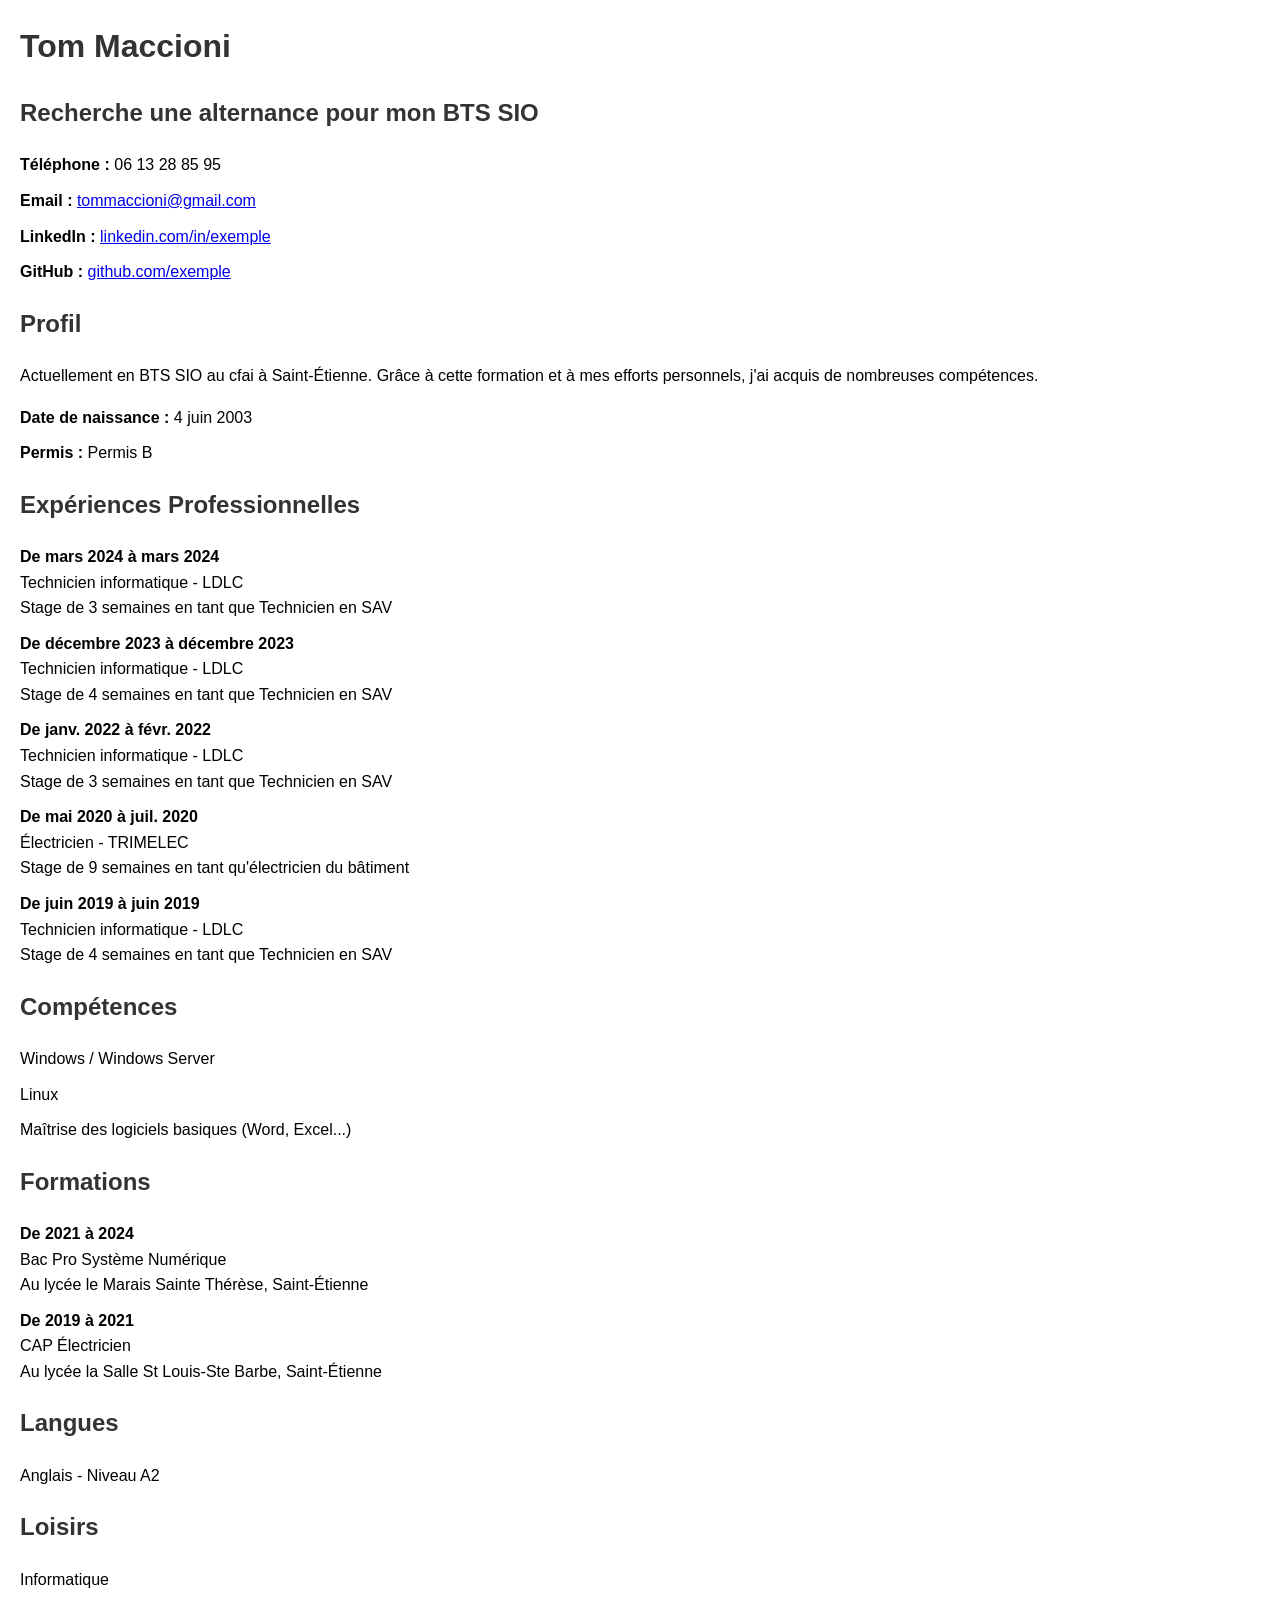
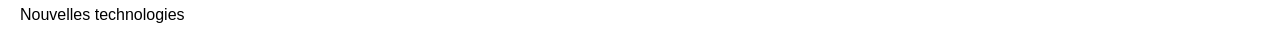
==== index.html @ 1dac7ade "index.html" ====
<!DOCTYPE html>
<html lang="fr">
<head>
    <meta charset="UTF-8">
    <meta name="viewport" content="width=device-width, initial-scale=1.0">
    <title>Tom Maccioni - CV</title>
    <style>
        body {
            font-family: Arial, sans-serif;
            line-height: 1.6;
            margin: 20px;
        }
        h1, h2, h3 {
            color: #333;
        }
        ul {
            list-style-type: none;
            padding: 0;
        }
        li {
            margin-bottom: 10px;
        }
    </style>
</head>
<body>
    <h1>Tom Maccioni</h1>
    <h2>Recherche une alternance pour mon BTS SIO</h2>

    <ul>
        <li><strong>Téléphone :</strong> 06 13 28 85 95</li>
        <li><strong>Email :</strong> <a href="mailto:tommaccioni@gmail.com">tommaccioni@gmail.com</a></li>
        <li><strong>LinkedIn :</strong> <a href="https://linkedin.com/in/exemple" target="_blank">linkedin.com/in/exemple</a></li>
        <li><strong>GitHub :</strong> <a href="https://github.com/exemple" target="_blank">github.com/exemple</a></li>
    </ul>

    <h2>Profil</h2>
    <p>Actuellement en BTS SIO au cfai à Saint-Étienne. Grâce à cette formation et à mes efforts personnels, j'ai acquis de nombreuses compétences.</p>
    <ul>
        <li><strong>Date de naissance :</strong> 4 juin 2003</li>
        <li><strong>Permis :</strong> Permis B</li>
    </ul>

    <h2>Expériences Professionnelles</h2>

    <ul>
        <li><strong>De mars 2024 à mars 2024</strong><br>Technicien informatique - LDLC<br>Stage de 3 semaines en tant que Technicien en SAV</li>
        <li><strong>De décembre 2023 à décembre 2023</strong><br>Technicien informatique - LDLC<br>Stage de 4 semaines en tant que Technicien en SAV</li>
        <li><strong>De janv. 2022 à févr. 2022</strong><br>Technicien informatique - LDLC<br>Stage de 3 semaines en tant que Technicien en SAV</li>
        <li><strong>De mai 2020 à juil. 2020</strong><br>Électricien - TRIMELEC<br>Stage de 9 semaines en tant qu'électricien du bâtiment</li>
        <li><strong>De juin 2019 à juin 2019</strong><br>Technicien informatique - LDLC<br>Stage de 4 semaines en tant que Technicien en SAV</li>
    </ul>

    <h2>Compétences</h2>
    <ul>
        <li>Windows / Windows Server</li>
        <li>Linux</li>
        <li>Maîtrise des logiciels basiques (Word, Excel...)</li>
    </ul>

    <h2>Formations</h2>
    <ul>
        <li><strong>De 2021 à 2024</strong><br>Bac Pro Système Numérique<br>Au lycée le Marais Sainte Thérèse, Saint-Étienne</li>
        <li><strong>De 2019 à 2021</strong><br>CAP Électricien<br>Au lycée la Salle St Louis-Ste Barbe, Saint-Étienne</li>
    </ul>

    <h2>Langues</h2>
    <ul>
        <li>Anglais - Niveau A2</li>
    </ul>

    <h2>Loisirs</h2>
    <ul>
        <li>Informatique</li>
        <li>Nouvelles technologies</li>
    </ul>
</body>
</html>
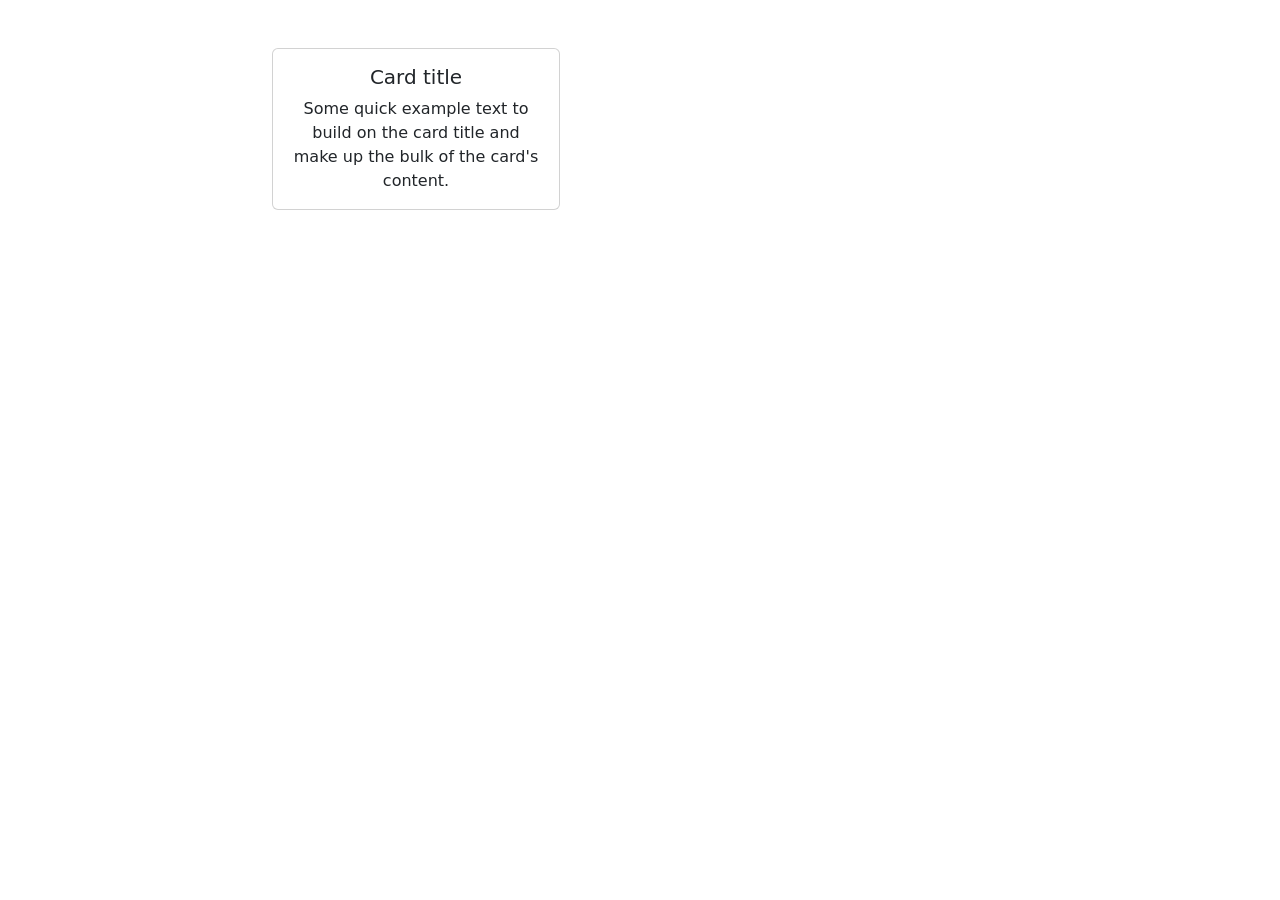
==== commit 6358efe8: "test" ====
--- a/index.html
+++ b/index.html
@@ -1,8 +1,8 @@
-<!DOCTYPE html>
+<!doctype html>
 <html lang="fr">
-<head>
-    <meta charset="UTF-8">
-    <meta name="viewport" content="width=device-width, initial-scale=1.0">
+  <head>
+    <meta charset="utf-8">
+    <meta name="viewport" content="width=device-width, initial-scale=1">
     <title>Tom Maccioni - CV</title>
     <style>
         body {
@@ -21,57 +21,31 @@
             margin-bottom: 10px;
         }
     </style>
-</head>
-<body>
-    <h1>Tom Maccioni</h1>
-    <h2>Recherche une alternance pour mon BTS SIO</h2>
+    <link href="https://cdn.jsdelivr.net/npm/bootstrap@5.3.3/dist/css/bootstrap.min.css" rel="stylesheet" integrity="sha384-QWTKZyjpPEjISv5WaRU9OFeRpok6YctnYmDr5pNlyT2bRjXh0JMhjY6hW+ALEwIH" crossorigin="anonymous">
+  </head>
+  <body>
+    
+    <div class="container">
+        <div class="row align-items-start">
+          <div class="col-2">
+            
+          </div>
+          <div class="col mt-5 text-center">
+            <div class="card" style="width: 18rem;">
+                <div class="card-body">
+                  <h5 class="card-title">Card title</h5>
+                  <p class="card-text">Some quick example text to build on the card title and make up the bulk of the card's content.</p>
+                </div>
+              </div>
+          </div>
+          <div class="col-2">
+            
+          </div>
+        </div>
+      </div>
 
-    <ul>
-        <li><strong>Téléphone :</strong> 06 13 28 85 95</li>
-        <li><strong>Email :</strong> <a href="mailto:tommaccioni@gmail.com">tommaccioni@gmail.com</a></li>
-        <li><strong>LinkedIn :</strong> <a href="https://linkedin.com/in/exemple" target="_blank">linkedin.com/in/exemple</a></li>
-        <li><strong>GitHub :</strong> <a href="https://github.com/exemple" target="_blank">github.com/exemple</a></li>
-    </ul>
-
-    <h2>Profil</h2>
-    <p>Actuellement en BTS SIO au cfai à Saint-Étienne. Grâce à cette formation et à mes efforts personnels, j'ai acquis de nombreuses compétences.</p>
-    <ul>
-        <li><strong>Date de naissance :</strong> 4 juin 2003</li>
-        <li><strong>Permis :</strong> Permis B</li>
-    </ul>
-
-    <h2>Expériences Professionnelles</h2>
-
-    <ul>
-        <li><strong>De mars 2024 à mars 2024</strong><br>Technicien informatique - LDLC<br>Stage de 3 semaines en tant que Technicien en SAV</li>
-        <li><strong>De décembre 2023 à décembre 2023</strong><br>Technicien informatique - LDLC<br>Stage de 4 semaines en tant que Technicien en SAV</li>
-        <li><strong>De janv. 2022 à févr. 2022</strong><br>Technicien informatique - LDLC<br>Stage de 3 semaines en tant que Technicien en SAV</li>
-        <li><strong>De mai 2020 à juil. 2020</strong><br>Électricien - TRIMELEC<br>Stage de 9 semaines en tant qu'électricien du bâtiment</li>
-        <li><strong>De juin 2019 à juin 2019</strong><br>Technicien informatique - LDLC<br>Stage de 4 semaines en tant que Technicien en SAV</li>
-    </ul>
-
-    <h2>Compétences</h2>
-    <ul>
-        <li>Windows / Windows Server</li>
-        <li>Linux</li>
-        <li>Maîtrise des logiciels basiques (Word, Excel...)</li>
-    </ul>
-
-    <h2>Formations</h2>
-    <ul>
-        <li><strong>De 2021 à 2024</strong><br>Bac Pro Système Numérique<br>Au lycée le Marais Sainte Thérèse, Saint-Étienne</li>
-        <li><strong>De 2019 à 2021</strong><br>CAP Électricien<br>Au lycée la Salle St Louis-Ste Barbe, Saint-Étienne</li>
-    </ul>
-
-    <h2>Langues</h2>
-    <ul>
-        <li>Anglais - Niveau A2</li>
-    </ul>
-
-    <h2>Loisirs</h2>
-    <ul>
-        <li>Informatique</li>
-        <li>Nouvelles technologies</li>
-    </ul>
+    <script src="https://cdn.jsdelivr.net/npm/bootstrap@5.3.3/dist/js/bootstrap.bundle.min.js" integrity="sha384-YvpcrYf0tY3lHB60NNkmXc5s9fDVZLESaAA55NDzOxhy9GkcIdslK1eN7N6jIeHz" crossorigin="anonymous"></script>
+    <script src="https://cdn.jsdelivr.net/npm/@popperjs/core@2.11.8/dist/umd/popper.min.js" integrity="sha384-I7E8VVD/ismYTF4hNIPjVp/Zjvgyol6VFvRkX/vR+Vc4jQkC+hVqc2pM8ODewa9r" crossorigin="anonymous"></script>
+    <script src="https://cdn.jsdelivr.net/npm/bootstrap@5.3.3/dist/js/bootstrap.min.js" integrity="sha384-0pUGZvbkm6XF6gxjEnlmuGrJXVbNuzT9qBBavbLwCsOGabYfZo0T0to5eqruptLy" crossorigin="anonymous"></script>
 </body>
 </html>
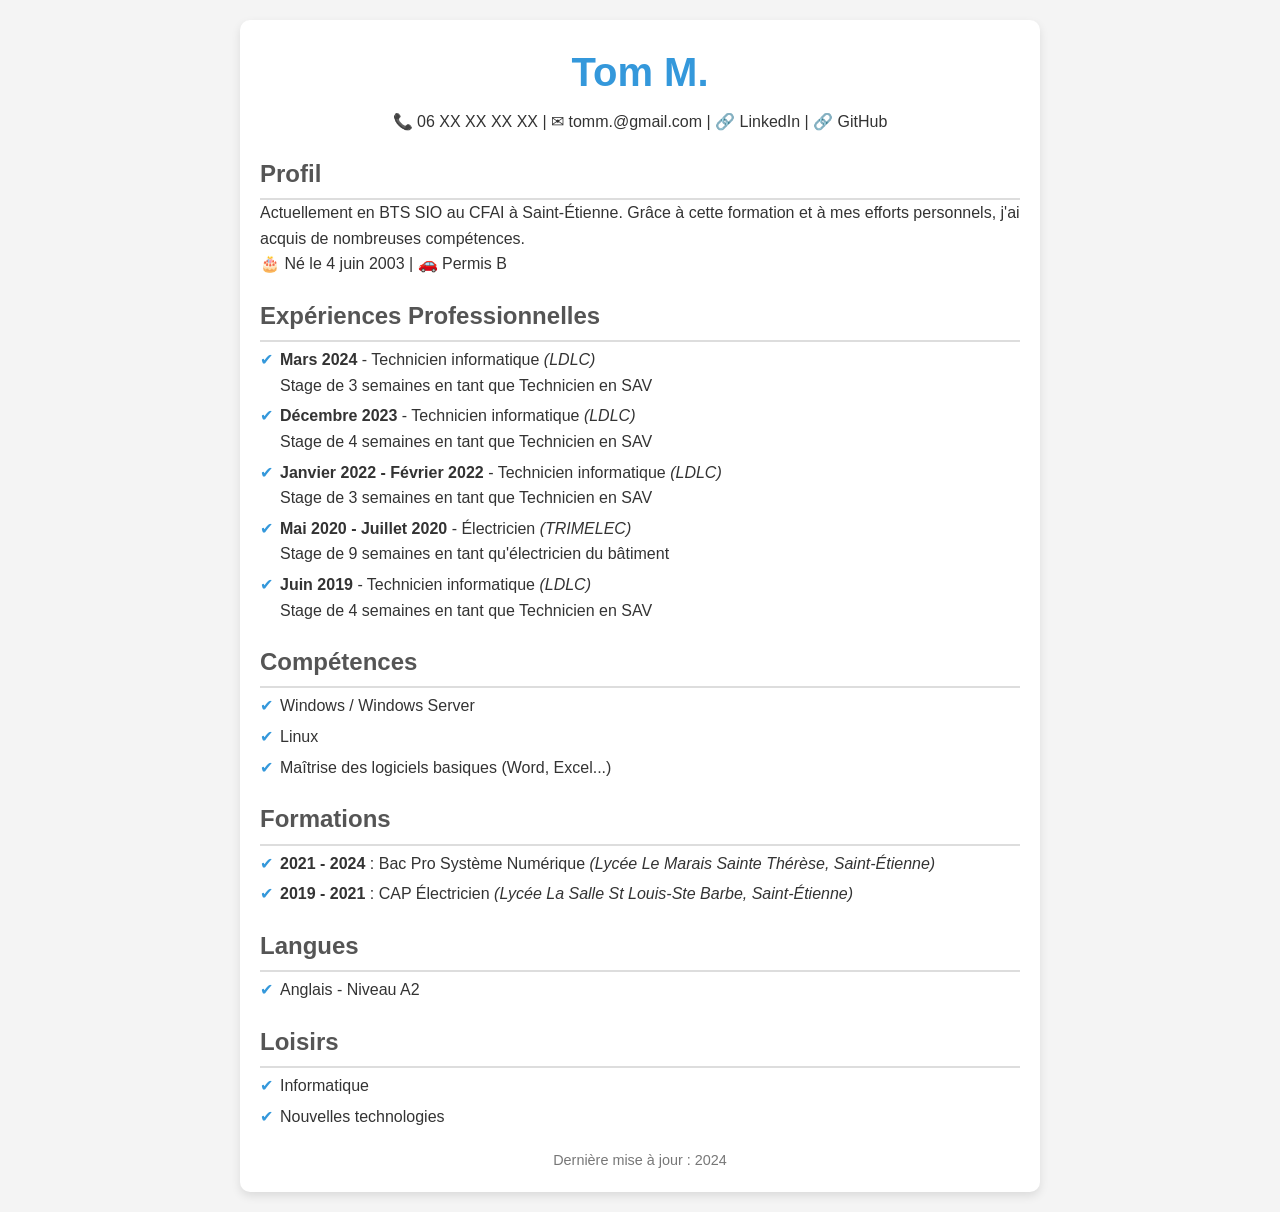
==== commit 332c12ed: "web" ====
--- a/index.html
+++ b/index.html
@@ -1,51 +1,95 @@
-<!doctype html>
+<!DOCTYPE html>
 <html lang="fr">
-  <head>
-    <meta charset="utf-8">
-    <meta name="viewport" content="width=device-width, initial-scale=1">
-    <title>Tom Maccioni - CV</title>
-    <style>
-        body {
-            font-family: Arial, sans-serif;
-            line-height: 1.6;
-            margin: 20px;
-        }
-        h1, h2, h3 {
-            color: #333;
-        }
-        ul {
-            list-style-type: none;
-            padding: 0;
-        }
-        li {
-            margin-bottom: 10px;
-        }
-    </style>
-    <link href="https://cdn.jsdelivr.net/npm/bootstrap@5.3.3/dist/css/bootstrap.min.css" rel="stylesheet" integrity="sha384-QWTKZyjpPEjISv5WaRU9OFeRpok6YctnYmDr5pNlyT2bRjXh0JMhjY6hW+ALEwIH" crossorigin="anonymous">
-  </head>
-  <body>
-    
+<head>
+    <meta charset="UTF-8">
+    <meta name="viewport" content="width=device-width, initial-scale=1.0">
+    <title>CV - Tom M.</title>
+    <link rel="stylesheet" href="style.css">
+</head>
+<body>
     <div class="container">
-        <div class="row align-items-start">
-          <div class="col-2">
-            
-          </div>
-          <div class="col mt-5 text-center">
-            <div class="card" style="width: 18rem;">
-                <div class="card-body">
-                  <h5 class="card-title">Card title</h5>
-                  <p class="card-text">Some quick example text to build on the card title and make up the bulk of the card's content.</p>
-                </div>
-              </div>
-          </div>
-          <div class="col-2">
-            
-          </div>
-        </div>
-      </div>
+        <!-- En-tête -->
+        <header>
+            <h1>Tom M.</h1>
+            <p>📞 06 XX XX XX XX | ✉ tomm.@gmail.com | 🔗 <a href="https://linkedin.com/in/exemple" target="_blank">LinkedIn</a> | 🔗 <a href="https://github.com/exemple" target="_blank">GitHub</a></p>
+        </header>
 
-    <script src="https://cdn.jsdelivr.net/npm/bootstrap@5.3.3/dist/js/bootstrap.bundle.min.js" integrity="sha384-YvpcrYf0tY3lHB60NNkmXc5s9fDVZLESaAA55NDzOxhy9GkcIdslK1eN7N6jIeHz" crossorigin="anonymous"></script>
-    <script src="https://cdn.jsdelivr.net/npm/@popperjs/core@2.11.8/dist/umd/popper.min.js" integrity="sha384-I7E8VVD/ismYTF4hNIPjVp/Zjvgyol6VFvRkX/vR+Vc4jQkC+hVqc2pM8ODewa9r" crossorigin="anonymous"></script>
-    <script src="https://cdn.jsdelivr.net/npm/bootstrap@5.3.3/dist/js/bootstrap.min.js" integrity="sha384-0pUGZvbkm6XF6gxjEnlmuGrJXVbNuzT9qBBavbLwCsOGabYfZo0T0to5eqruptLy" crossorigin="anonymous"></script>
+        <!-- Profil -->
+        <section class="section">
+            <h2>Profil</h2>
+            <p>
+                Actuellement en BTS SIO au CFAI à Saint-Étienne. Grâce à cette formation et à mes efforts personnels, j'ai acquis de nombreuses compétences.
+            </p>
+            <p>🎂 Né le 4 juin 2003 | 🚗 Permis B</p>
+        </section>
+
+        <!-- Expériences Professionnelles -->
+        <section class="section">
+            <h2>Expériences Professionnelles</h2>
+            <ul>
+                <li>
+                    <strong>Mars 2024</strong> - Technicien informatique <em>(LDLC)</em>  
+                    <p>Stage de 3 semaines en tant que Technicien en SAV</p>
+                </li>
+                <li>
+                    <strong>Décembre 2023</strong> - Technicien informatique <em>(LDLC)</em>  
+                    <p>Stage de 4 semaines en tant que Technicien en SAV</p>
+                </li>
+                <li>
+                    <strong>Janvier 2022 - Février 2022</strong> - Technicien informatique <em>(LDLC)</em>  
+                    <p>Stage de 3 semaines en tant que Technicien en SAV</p>
+                </li>
+                <li>
+                    <strong>Mai 2020 - Juillet 2020</strong> - Électricien <em>(TRIMELEC)</em>  
+                    <p>Stage de 9 semaines en tant qu'électricien du bâtiment</p>
+                </li>
+                <li>
+                    <strong>Juin 2019</strong> - Technicien informatique <em>(LDLC)</em>  
+                    <p>Stage de 4 semaines en tant que Technicien en SAV</p>
+                </li>
+            </ul>
+        </section>
+
+        <!-- Compétences -->
+        <section class="section">
+            <h2>Compétences</h2>
+            <ul>
+                <li>Windows / Windows Server</li>
+                <li>Linux</li>
+                <li>Maîtrise des logiciels basiques (Word, Excel...)</li>
+            </ul>
+        </section>
+
+        <!-- Formations -->
+        <section class="section">
+            <h2>Formations</h2>
+            <ul>
+                <li><strong>2021 - 2024</strong> : Bac Pro Système Numérique <em>(Lycée Le Marais Sainte Thérèse, Saint-Étienne)</em></li>
+                <li><strong>2019 - 2021</strong> : CAP Électricien <em>(Lycée La Salle St Louis-Ste Barbe, Saint-Étienne)</em></li>
+            </ul>
+        </section>
+
+        <!-- Langues -->
+        <section class="section">
+            <h2>Langues</h2>
+            <ul>
+                <li>Anglais - Niveau A2</li>
+            </ul>
+        </section>
+
+        <!-- Loisirs -->
+        <section class="section">
+            <h2>Loisirs</h2>
+            <ul>
+                <li>Informatique</li>
+                <li>Nouvelles technologies</li>
+            </ul>
+        </section>
+
+        <!-- Pied de page -->
+        <footer>
+            <p>Dernière mise à jour : 2024</p>
+        </footer>
+    </div>
 </body>
 </html>
--- a/style.css
+++ b/style.css
@@ -0,0 +1,86 @@
+/* Réinitialisation et styles de base */
+* {
+    margin: 0;
+    padding: 0;
+    box-sizing: border-box;
+}
+body {
+    font-family: Arial, sans-serif;
+    line-height: 1.6;
+    background-color: #f4f4f4;
+    color: #333;
+    animation: fadeIn 1.5s ease;
+}
+
+/* Animation d'apparition */
+@keyframes fadeIn {
+    from { opacity: 0; transform: translateY(-20px); }
+    to { opacity: 1; transform: translateY(0); }
+}
+
+/* Conteneur principal */
+.container {
+    width: 90%;
+    max-width: 800px;
+    margin: 20px auto;
+    background: #fff;
+    padding: 20px;
+    border-radius: 10px;
+    box-shadow: 0 4px 10px rgba(0, 0, 0, 0.1);
+}
+
+header {
+    text-align: center;
+    margin-bottom: 20px;
+}
+header h1 {
+    font-size: 2.5em;
+    color: #3498db;
+    margin-bottom: 5px;
+}
+header p a {
+    color: #333;
+    text-decoration: none;
+}
+header p a:hover {
+    color: #3498db;
+    text-decoration: underline;
+}
+
+h2 {
+    color: #555;
+    border-bottom: 2px solid #ddd;
+    padding-bottom: 5px;
+    margin-top: 20px;
+}
+
+.section {
+    margin-bottom: 20px;
+}
+
+ul {
+    list-style: none;
+}
+ul li {
+    position: relative;
+    margin: 5px 0;
+    padding-left: 20px;
+    transition: transform 0.3s ease;
+}
+ul li::before {
+    content: '✔';
+    position: absolute;
+    left: 0;
+    color: #3498db;
+}
+ul li:hover {
+    transform: translateX(10px);
+}
+
+/* Pied de page */
+footer {
+    text-align: center;
+    margin-top: 20px;
+    color: #777;
+    font-size: 0.9em;
+}
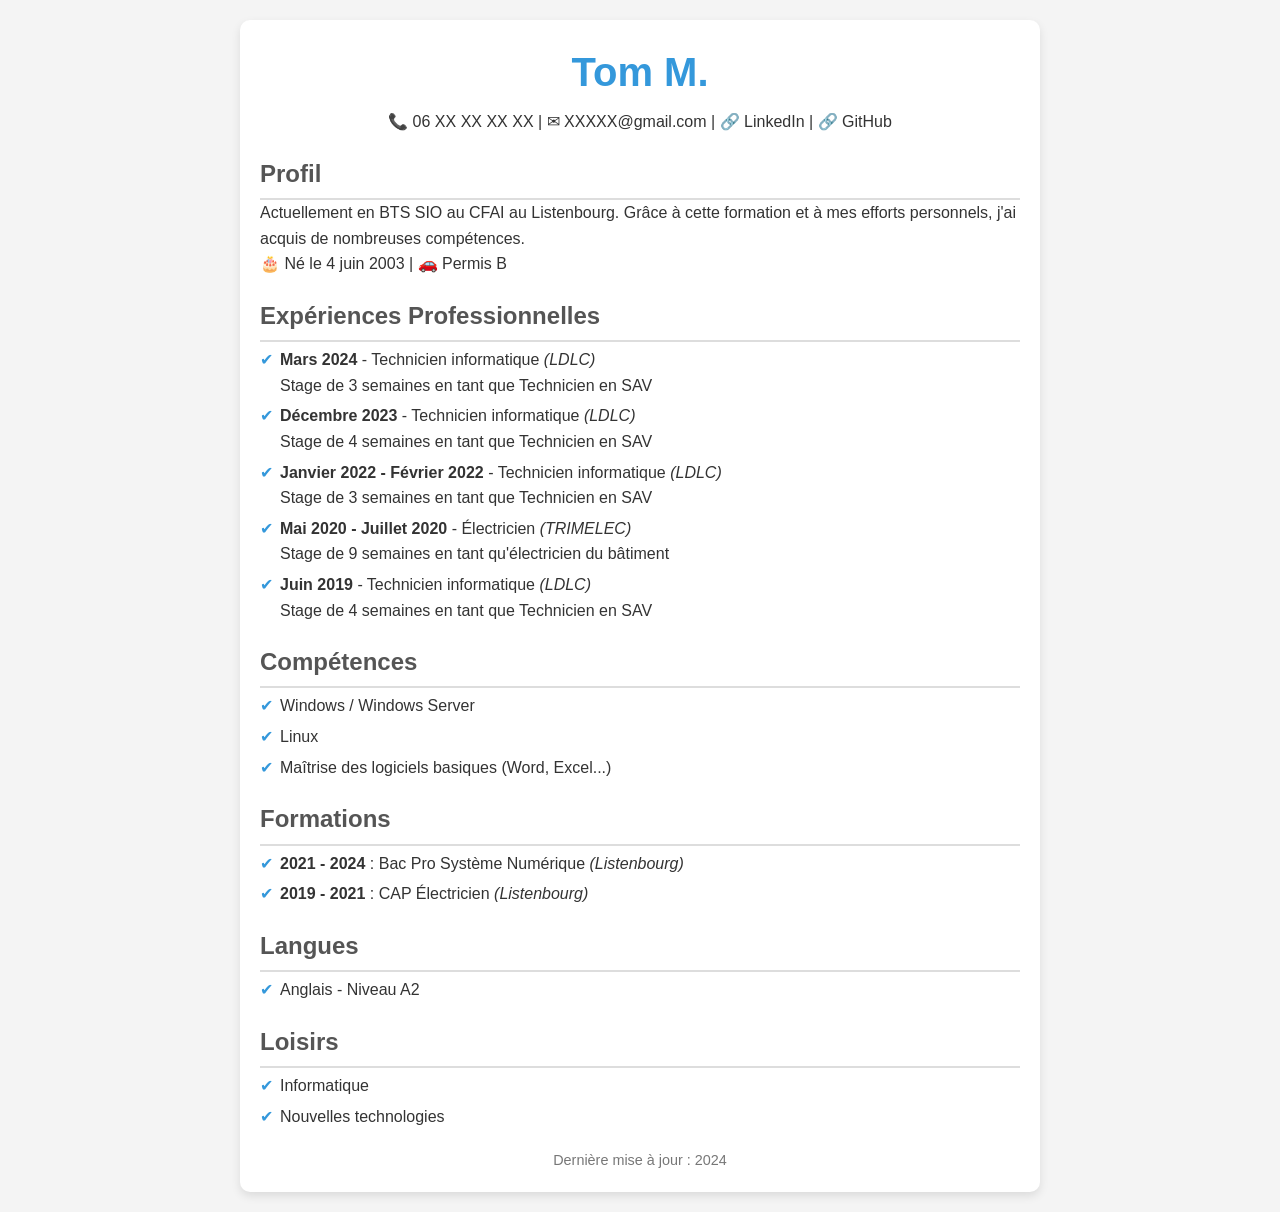
==== commit 39e32720: "web 2" ====
--- a/index.html
+++ b/index.html
@@ -11,14 +11,14 @@
         <!-- En-tête -->
         <header>
             <h1>Tom M.</h1>
-            <p>📞 06 XX XX XX XX | ✉ tomm.@gmail.com | 🔗 <a href="https://linkedin.com/in/exemple" target="_blank">LinkedIn</a> | 🔗 <a href="https://github.com/exemple" target="_blank">GitHub</a></p>
+            <p>📞 06 XX XX XX XX | ✉ XXXXX@gmail.com | 🔗 <a href="https://linkedin.com/in/exemple" target="_blank">LinkedIn</a> | 🔗 <a href="https://github.com/exemple" target="_blank">GitHub</a></p>
         </header>
 
         <!-- Profil -->
         <section class="section">
             <h2>Profil</h2>
             <p>
-                Actuellement en BTS SIO au CFAI à Saint-Étienne. Grâce à cette formation et à mes efforts personnels, j'ai acquis de nombreuses compétences.
+                Actuellement en BTS SIO au CFAI au Listenbourg. Grâce à cette formation et à mes efforts personnels, j'ai acquis de nombreuses compétences.
             </p>
             <p>🎂 Né le 4 juin 2003 | 🚗 Permis B</p>
         </section>
@@ -64,8 +64,8 @@
         <section class="section">
             <h2>Formations</h2>
             <ul>
-                <li><strong>2021 - 2024</strong> : Bac Pro Système Numérique <em>(Lycée Le Marais Sainte Thérèse, Saint-Étienne)</em></li>
-                <li><strong>2019 - 2021</strong> : CAP Électricien <em>(Lycée La Salle St Louis-Ste Barbe, Saint-Étienne)</em></li>
+                <li><strong>2021 - 2024</strong> : Bac Pro Système Numérique <em>(Listenbourg)</em></li>
+                <li><strong>2019 - 2021</strong> : CAP Électricien <em>(Listenbourg)</em></li>
             </ul>
         </section>
 
